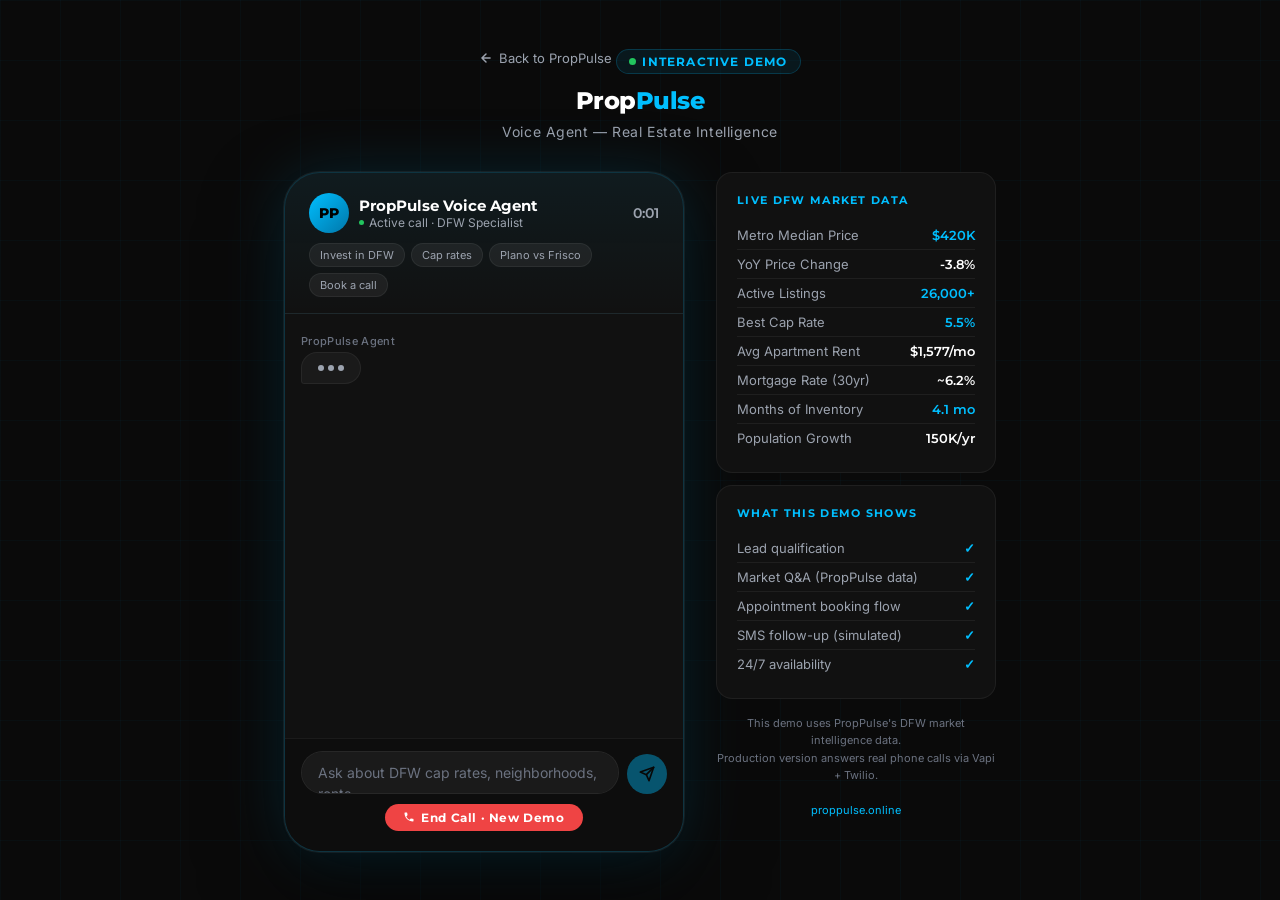
==== voice-demo.html @ 7b2b7242 "Add AI Voice Agent section, offline demo, and fix site-wide inconsistencies - Add #voice-agent featu" ====
<!DOCTYPE html>
<html lang="en">
<head>
  <meta charset="UTF-8" />
  <meta name="viewport" content="width=device-width, initial-scale=1.0" />
  <title>PropPulse Voice Agent — Live Demo</title>
  <link href="https://fonts.googleapis.com/css2?family=Montserrat:wght@600;700;800&family=Inter:wght@400;500&display=swap" rel="stylesheet" />
  <style>
    *, *::before, *::after { box-sizing: border-box; margin: 0; padding: 0; }

    :root {
      --bg:       #0a0a0a;
      --card:     #111111;
      --accent:   #00BFFF;
      --glow:     rgba(0,191,255,0.15);
      --border:   rgba(0,191,255,0.2);
      --subtle:   rgba(255,255,255,0.06);
      --text:     #ffffff;
      --muted:    #9ca3af;
      --subtle-t: #6b7280;
      --radius:   16px;
    }

    body {
      font-family: 'Inter', sans-serif;
      background: var(--bg);
      color: var(--text);
      min-height: 100vh;
      display: flex;
      flex-direction: column;
      align-items: center;
      justify-content: center;
      padding: 24px 16px;
      overflow-x: hidden;
    }

    body::before {
      content: '';
      position: fixed;
      inset: 0;
      background-image:
        linear-gradient(rgba(0,191,255,0.03) 1px, transparent 1px),
        linear-gradient(90deg, rgba(0,191,255,0.03) 1px, transparent 1px);
      background-size: 60px 60px;
      pointer-events: none;
    }

    .header {
      text-align: center;
      margin-bottom: 32px;
      position: relative;
      z-index: 1;
    }
    .logo {
      font-family: 'Montserrat', sans-serif;
      font-size: 1.5rem;
      font-weight: 800;
      letter-spacing: -0.02em;
      margin-bottom: 8px;
    }
    .logo span { color: var(--accent); }
    .tagline {
      font-size: 0.875rem;
      color: var(--muted);
      letter-spacing: 0.04em;
    }
    .back-link {
      display: inline-flex;
      align-items: center;
      gap: 6px;
      font-size: 0.8125rem;
      color: var(--muted);
      text-decoration: none;
      margin-bottom: 16px;
      transition: color 0.2s;
    }
    .back-link:hover { color: var(--accent); }
    .live-badge {
      display: inline-flex;
      align-items: center;
      gap: 6px;
      background: rgba(0,191,255,0.08);
      border: 1px solid var(--border);
      border-radius: 100px;
      padding: 4px 12px;
      font-size: 0.75rem;
      font-family: 'Montserrat', sans-serif;
      font-weight: 700;
      letter-spacing: 0.1em;
      text-transform: uppercase;
      color: var(--accent);
      margin-bottom: 12px;
    }
    .live-dot {
      width: 7px; height: 7px;
      border-radius: 50%;
      background: #22c55e;
      animation: pulse-dot 1.5s ease-in-out infinite;
    }
    @keyframes pulse-dot {
      0%, 100% { opacity: 1; transform: scale(1); }
      50%       { opacity: 0.5; transform: scale(0.75); }
    }

    .phone-wrap {
      position: relative;
      z-index: 1;
      width: 100%;
      max-width: 400px;
    }
    .phone {
      background: var(--card);
      border: 1px solid var(--border);
      border-radius: 36px;
      box-shadow:
        0 0 0 1px var(--subtle),
        0 0 60px var(--glow),
        0 32px 80px rgba(0,0,0,0.6);
      overflow: hidden;
      display: flex;
      flex-direction: column;
      height: 680px;
    }

    .phone-top {
      padding: 20px 24px 16px;
      border-bottom: 1px solid var(--subtle);
      background: linear-gradient(180deg, rgba(0,191,255,0.06) 0%, transparent 100%);
      flex-shrink: 0;
    }
    .call-status {
      display: flex;
      align-items: center;
      gap: 10px;
      margin-bottom: 10px;
    }
    .call-avatar {
      width: 40px; height: 40px;
      border-radius: 50%;
      background: linear-gradient(135deg, var(--accent) 0%, #0077aa 100%);
      display: flex; align-items: center; justify-content: center;
      font-family: 'Montserrat', sans-serif;
      font-weight: 800;
      font-size: 0.875rem;
      color: #000;
      flex-shrink: 0;
    }
    .call-info { flex: 1; min-width: 0; }
    .call-name {
      font-family: 'Montserrat', sans-serif;
      font-weight: 700;
      font-size: 0.9375rem;
      color: var(--text);
    }
    .call-sub {
      font-size: 0.75rem;
      color: var(--muted);
      display: flex;
      align-items: center;
      gap: 5px;
    }
    .call-sub .dot {
      width: 5px; height: 5px;
      border-radius: 50%;
      background: #22c55e;
      animation: pulse-dot 1.5s ease-in-out infinite;
    }
    .call-timer {
      font-family: 'Montserrat', sans-serif;
      font-size: 0.875rem;
      color: var(--muted);
      font-weight: 600;
      flex-shrink: 0;
    }

    .quick-prompts {
      display: flex;
      gap: 6px;
      flex-wrap: wrap;
    }
    .quick-btn {
      background: var(--subtle);
      border: 1px solid var(--subtle);
      border-radius: 100px;
      padding: 4px 10px;
      font-size: 0.6875rem;
      color: var(--muted);
      cursor: pointer;
      transition: all 0.2s;
      font-family: 'Inter', sans-serif;
      white-space: nowrap;
    }
    .quick-btn:hover {
      border-color: var(--accent);
      color: var(--accent);
      background: rgba(0,191,255,0.06);
    }

    .messages {
      flex: 1;
      overflow-y: auto;
      padding: 20px 16px;
      display: flex;
      flex-direction: column;
      gap: 12px;
      scroll-behavior: smooth;
    }
    .messages::-webkit-scrollbar { width: 3px; }
    .messages::-webkit-scrollbar-track { background: transparent; }
    .messages::-webkit-scrollbar-thumb { background: var(--subtle); border-radius: 3px; }

    .msg {
      max-width: 82%;
      animation: fadeUp 0.25s ease;
    }
    @keyframes fadeUp {
      from { opacity: 0; transform: translateY(8px); }
      to   { opacity: 1; transform: translateY(0); }
    }
    .msg--agent { align-self: flex-start; }
    .msg--user  { align-self: flex-end; }

    .msg-bubble {
      padding: 10px 14px;
      border-radius: 18px;
      font-size: 0.875rem;
      line-height: 1.55;
    }
    .msg--agent .msg-bubble {
      background: #1a1a1a;
      border: 1px solid var(--subtle);
      border-bottom-left-radius: 4px;
      color: var(--text);
    }
    .msg--user .msg-bubble {
      background: var(--accent);
      color: #000;
      font-weight: 500;
      border-bottom-right-radius: 4px;
    }
    .msg-label {
      font-size: 0.6875rem;
      color: var(--subtle-t);
      margin-bottom: 4px;
      font-weight: 500;
      letter-spacing: 0.03em;
    }
    .msg--user .msg-label { text-align: right; }

    .typing-bubble {
      display: flex;
      gap: 4px;
      align-items: center;
      padding: 12px 16px;
      background: #1a1a1a;
      border: 1px solid var(--subtle);
      border-radius: 18px;
      border-bottom-left-radius: 4px;
      width: fit-content;
    }
    .typing-bubble span {
      width: 6px; height: 6px;
      border-radius: 50%;
      background: var(--muted);
      animation: typing 1.2s ease-in-out infinite;
    }
    .typing-bubble span:nth-child(2) { animation-delay: 0.2s; }
    .typing-bubble span:nth-child(3) { animation-delay: 0.4s; }
    @keyframes typing {
      0%, 60%, 100% { transform: translateY(0); opacity: 0.4; }
      30%            { transform: translateY(-5px); opacity: 1; }
    }

    .input-area {
      padding: 12px 16px 20px;
      border-top: 1px solid var(--subtle);
      flex-shrink: 0;
      background: rgba(10,10,10,0.6);
    }
    .input-row {
      display: flex;
      gap: 8px;
      align-items: flex-end;
    }
    .input-box {
      flex: 1;
      background: #1a1a1a;
      border: 1px solid var(--subtle);
      border-radius: 22px;
      padding: 10px 16px;
      color: var(--text);
      font-family: 'Inter', sans-serif;
      font-size: 0.875rem;
      resize: none;
      outline: none;
      transition: border-color 0.2s;
      max-height: 100px;
      overflow-y: auto;
      line-height: 1.5;
    }
    .input-box::placeholder { color: var(--subtle-t); }
    .input-box:focus { border-color: rgba(0,191,255,0.4); }

    .send-btn {
      width: 40px; height: 40px;
      border-radius: 50%;
      background: var(--accent);
      border: none;
      cursor: pointer;
      display: flex; align-items: center; justify-content: center;
      flex-shrink: 0;
      transition: all 0.2s;
    }
    .send-btn:hover { background: #00d4ff; box-shadow: 0 0 16px rgba(0,191,255,0.4); }
    .send-btn:active { transform: scale(0.94); }
    .send-btn:disabled { opacity: 0.4; cursor: not-allowed; }
    .send-btn svg { color: #000; }

    .end-call-row {
      display: flex;
      justify-content: center;
      margin-top: 10px;
    }
    .end-call-btn {
      background: #ef4444;
      border: none;
      border-radius: 100px;
      padding: 6px 18px;
      color: #fff;
      font-family: 'Montserrat', sans-serif;
      font-size: 0.75rem;
      font-weight: 700;
      letter-spacing: 0.05em;
      cursor: pointer;
      transition: all 0.2s;
      display: flex;
      align-items: center;
      gap: 6px;
    }
    .end-call-btn:hover { background: #dc2626; }

    .side-panel {
      position: relative;
      z-index: 1;
      margin-top: 24px;
      width: 100%;
      max-width: 400px;
    }
    .data-card {
      background: var(--card);
      border: 1px solid var(--subtle);
      border-radius: var(--radius);
      padding: 20px;
      margin-bottom: 12px;
    }
    .data-card-title {
      font-family: 'Montserrat', sans-serif;
      font-size: 0.6875rem;
      font-weight: 700;
      letter-spacing: 0.12em;
      text-transform: uppercase;
      color: var(--accent);
      margin-bottom: 14px;
    }
    .stat-row {
      display: flex;
      justify-content: space-between;
      align-items: baseline;
      padding: 6px 0;
      border-bottom: 1px solid var(--subtle);
      font-size: 0.8125rem;
    }
    .stat-row:last-child { border-bottom: none; }
    .stat-label { color: var(--muted); }
    .stat-val { color: var(--text); font-weight: 600; font-family: 'Montserrat', sans-serif; }
    .stat-val.accent { color: var(--accent); }

    .disclaimer {
      text-align: center;
      font-size: 0.6875rem;
      color: var(--subtle-t);
      margin-top: 16px;
      line-height: 1.6;
    }
    .disclaimer a { color: var(--accent); text-decoration: none; }
    .disclaimer a:hover { text-decoration: underline; }

    @media (min-width: 900px) {
      .layout {
        display: flex;
        gap: 32px;
        align-items: flex-start;
        justify-content: center;
      }
      .phone-wrap { flex-shrink: 0; }
      .side-panel { margin-top: 0; max-width: 280px; }
    }
  </style>
</head>
<body>

  <div class="header">
    <a href="index.html" class="back-link">
      <svg width="14" height="14" viewBox="0 0 24 24" fill="none" stroke="currentColor" stroke-width="2.5" stroke-linecap="round" stroke-linejoin="round"><path d="M19 12H5M12 5l-7 7 7 7"/></svg>
      Back to PropPulse
    </a>
    <div class="live-badge"><span class="live-dot"></span> Interactive Demo</div>
    <div class="logo">Prop<span>Pulse</span></div>
    <div class="tagline">Voice Agent — Real Estate Intelligence</div>
  </div>

  <div class="layout">

    <div class="phone-wrap">
      <div class="phone">

        <div class="phone-top">
          <div class="call-status">
            <div class="call-avatar">PP</div>
            <div class="call-info">
              <div class="call-name">PropPulse Voice Agent</div>
              <div class="call-sub"><span class="dot"></span> Active call · DFW Specialist</div>
            </div>
            <div class="call-timer" id="timer">0:00</div>
          </div>
          <div class="quick-prompts">
            <button class="quick-btn" onclick="sendQuick('I want to invest in DFW')">Invest in DFW</button>
            <button class="quick-btn" onclick="sendQuick('What are cap rates like?')">Cap rates</button>
            <button class="quick-btn" onclick="sendQuick('Tell me about Plano vs Frisco')">Plano vs Frisco</button>
            <button class="quick-btn" onclick="sendQuick('I want to book a consultation')">Book a call</button>
          </div>
        </div>

        <div class="messages" id="messages"></div>

        <div class="input-area">
          <div class="input-row">
            <textarea
              class="input-box"
              id="input"
              placeholder="Ask about DFW cap rates, neighborhoods, rents..."
              rows="1"
              onkeydown="handleKey(event)"
              oninput="autoResize(this)"
            ></textarea>
            <button class="send-btn" id="sendBtn" onclick="send()" aria-label="Send">
              <svg width="16" height="16" viewBox="0 0 24 24" fill="none" stroke="currentColor" stroke-width="2.5" stroke-linecap="round" stroke-linejoin="round">
                <line x1="22" y1="2" x2="11" y2="13"/><polygon points="22 2 15 22 11 13 2 9 22 2"/>
              </svg>
            </button>
          </div>
          <div class="end-call-row">
            <button class="end-call-btn" onclick="endCall()">
              <svg width="12" height="12" viewBox="0 0 24 24" fill="currentColor"><path d="M6.6 10.8c1.4 2.8 3.8 5.1 6.6 6.6l2.2-2.2c.3-.3.7-.4 1-.2 1.1.4 2.3.6 3.6.6.6 0 1 .4 1 1V20c0 .6-.4 1-1 1-9.4 0-17-7.6-17-17 0-.6.4-1 1-1h3.5c.6 0 1 .4 1 1 0 1.3.2 2.5.6 3.6.1.3 0 .7-.2 1L6.6 10.8z"/></svg>
              End Call · New Demo
            </button>
          </div>
        </div>

      </div>
    </div>

    <div class="side-panel">
      <div class="data-card">
        <div class="data-card-title">Live DFW Market Data</div>
        <div class="stat-row"><span class="stat-label">Metro Median Price</span><span class="stat-val accent">$420K</span></div>
        <div class="stat-row"><span class="stat-label">YoY Price Change</span><span class="stat-val">-3.8%</span></div>
        <div class="stat-row"><span class="stat-label">Active Listings</span><span class="stat-val accent">26,000+</span></div>
        <div class="stat-row"><span class="stat-label">Best Cap Rate</span><span class="stat-val accent">5.5%</span></div>
        <div class="stat-row"><span class="stat-label">Avg Apartment Rent</span><span class="stat-val">$1,577/mo</span></div>
        <div class="stat-row"><span class="stat-label">Mortgage Rate (30yr)</span><span class="stat-val">~6.2%</span></div>
        <div class="stat-row"><span class="stat-label">Months of Inventory</span><span class="stat-val accent">4.1 mo</span></div>
        <div class="stat-row"><span class="stat-label">Population Growth</span><span class="stat-val">150K/yr</span></div>
      </div>

      <div class="data-card">
        <div class="data-card-title">What this demo shows</div>
        <div class="stat-row"><span class="stat-label">Lead qualification</span><span class="stat-val accent">✓</span></div>
        <div class="stat-row"><span class="stat-label">Market Q&amp;A (PropPulse data)</span><span class="stat-val accent">✓</span></div>
        <div class="stat-row"><span class="stat-label">Appointment booking flow</span><span class="stat-val accent">✓</span></div>
        <div class="stat-row"><span class="stat-label">SMS follow-up (simulated)</span><span class="stat-val accent">✓</span></div>
        <div class="stat-row"><span class="stat-label">24/7 availability</span><span class="stat-val accent">✓</span></div>
      </div>

      <p class="disclaimer">
        This demo uses PropPulse's DFW market intelligence data.<br/>
        Production version answers real phone calls via Vapi + Twilio.<br/><br/>
        <a href="index.html">proppulse.online</a>
      </p>
    </div>

  </div>

  <script>
    /* ── Scripted offline responses ─────────────────────────────────────────── */
    const SCRIPTS = [
      {
        keys: ['buy', 'home', 'house', 'purchase', 'buying'],
        reply: "Great — DFW is one of the most active buyer markets in the country. Are you looking for a primary residence or an investment? And what's your rough price range — under $400K, $400–600K, or higher?"
      },
      {
        keys: ['invest', 'investment', 'roi', 'passive', 'rental property'],
        reply: "DFW is a strong play right now. Multifamily cap rates are averaging 5.5% metro-wide, with South Dallas and Mesquite hitting 6–6.5%. SFR in Garland and Irving is also performing well. What's your target hold period?"
      },
      {
        keys: ['cap rate', 'cap', 'yield', 'return on investment'],
        reply: "Metro-wide cap rates are at 5.5%. Best submarkets for yield: Mesquite (6.2%), Garland (6.0%), South Dallas (6.5%). Tightest markets: Frisco (4.4%), Plano (4.7%), Southlake (4.2%). Want a full submarket breakdown?"
      },
      {
        keys: ['plano', 'frisco', 'comparison', 'vs', 'better', 'compare'],
        reply: "Plano vs Frisco: Plano has lower entry prices (~$420K median SFR) and solid cap rates at 4.7%. Frisco is higher growth — median $485K — but you're paying an appreciation premium. For cash flow today, Plano wins. For 5-year upside, Frisco has the edge."
      },
      {
        keys: ['rent', 'rental', 'monthly', 'lease', 'tenant'],
        reply: "DFW rental market: median apartment rent is $1,577/mo. SFR rentals run $1,900–2,400 depending on submarket. Best rent-to-price ratios: Mesquite, Garland, and South Dallas. YoY rent growth is +4.2% metro-wide."
      },
      {
        keys: ['book', 'appointment', 'schedule', 'consult', 'consultation', 'meeting', 'call', 'tuesday', 'wednesday', 'thursday', 'time', 'slot', 'calendar', 'availability'],
        reply: "Absolutely! I have availability Tuesday at 10am, Wednesday at 2pm, and Thursday at 4pm CST. Which works best? Once you confirm, I'll send a calendar invite and a PropPulse market brief to your email — all before we hang up."
      },
      {
        keys: ['neighborhood', 'area', 'where', 'location', 'submarket', 'suburb', 'district'],
        reply: "Hottest submarkets by investment activity: (1) Mesquite — high yields, rising rents; (2) Irving — strong employment base, improving cap rates; (3) Fort Worth Near Southside — rapid gentrification, rent growth 6%+ YoY. Want detail on any of these?"
      },
      {
        keys: ['sell', 'selling', 'list', 'listing', 'market my'],
        reply: "DFW has 4.1 months of inventory right now — a balanced-to-seller market in most submarkets. Days on market average 38 days metro-wide. Frisco and Prosper are moving fastest at 22–28 days. When are you looking to list?"
      },
      {
        keys: ['report', 'data', 'analysis', 'intelligence', 'research'],
        reply: "PropPulse reports are 9-section documents: population trends, employment, housing inventory, rent comps, neighborhood analysis, and financial models — all DFW-specific. 15+ verified data sources, delivered in 24 hours. Want me to send you a free sample?"
      },
      {
        keys: ['price', 'median', 'cost', 'expensive', 'affordable', 'cheap', 'value'],
        reply: "DFW metro median home price is $420K as of April 2026, down ~3.8% YoY as inventory normalized. Most affordable: Mesquite ($295K), Garland ($320K), Balch Springs ($275K). Premium: Southlake ($1.1M), Highland Park ($2.4M), Prosper ($580K)."
      },
      {
        keys: ['multifamily', 'apartment', 'duplex', 'fourplex', 'units'],
        reply: "Multifamily in DFW is performing well. Class B assets in Mesquite and Garland are trading at 6–6.5% cap rates with strong occupancy at 94–96%. The build-to-rent market in Frisco and McKinney is also worth watching — institutional demand is high."
      },
      {
        keys: ['mckinney', 'allen', 'prosper', 'celina', 'north'],
        reply: "North DFW suburbs are experiencing strong population growth — McKinney alone added 18,000 residents last year. Cap rates are tighter (4.8–5.2%) but rent growth is outpacing the metro average. Great for long-term appreciation plays."
      },
      {
        keys: ['hello', 'hi', 'hey', 'start', 'begin', 'help'],
        reply: "Hey, great to connect! I'm your PropPulse DFW intelligence agent. I can answer questions about cap rates, rent comps, neighborhoods, deal underwriting — and book you a consultation with our team. What's on your mind?"
      },
    ];

    const FALLBACKS = [
      "That's a great question. Based on current PropPulse data, I'd want to pull the specifics. Can you tell me more about the area or property type you're focused on?",
      "I want to make sure I give you the most accurate picture. Are you thinking about a specific submarket — North Dallas, Fort Worth, or a suburb like McKinney or Allen?",
      "Good question. The full answer depends on your investment thesis — are you optimizing for cash flow, appreciation, or a blend of both?",
      "Let me pull that. PropPulse tracks 15+ data sources for DFW specifically. Can you give me a bit more context on what you're looking at — residential, commercial, or mixed-use?",
    ];

    let fallbackIdx = 0;

    function getReply(msg) {
      const lower = msg.toLowerCase();
      for (const s of SCRIPTS) {
        if (s.keys.some(k => lower.includes(k))) return s.reply;
      }
      const reply = FALLBACKS[fallbackIdx % FALLBACKS.length];
      fallbackIdx++;
      return reply;
    }

    /* ── Timer ──────────────────────────────────────────────────────────────── */
    let timerInterval = null;
    let seconds = 0;

    function startTimer() {
      seconds = 0;
      clearInterval(timerInterval);
      timerInterval = setInterval(() => {
        seconds++;
        const m = Math.floor(seconds / 60);
        const s = String(seconds % 60).padStart(2, '0');
        document.getElementById('timer').textContent = `${m}:${s}`;
      }, 1000);
    }

    /* ── UI helpers ─────────────────────────────────────────────────────────── */
    function addMessage(text, role) {
      const container = document.getElementById('messages');
      const wrap = document.createElement('div');
      wrap.className = `msg msg--${role}`;

      const label = document.createElement('div');
      label.className = 'msg-label';
      label.textContent = role === 'agent' ? 'PropPulse Agent' : 'You';

      const bubble = document.createElement('div');
      bubble.className = 'msg-bubble';
      bubble.textContent = text;

      wrap.appendChild(label);
      wrap.appendChild(bubble);
      container.appendChild(wrap);
      container.scrollTop = container.scrollHeight;
      return bubble;
    }

    function showTyping() {
      const container = document.getElementById('messages');
      const wrap = document.createElement('div');
      wrap.className = 'msg msg--agent';
      wrap.id = 'typing-indicator';

      const label = document.createElement('div');
      label.className = 'msg-label';
      label.textContent = 'PropPulse Agent';

      const bubble = document.createElement('div');
      bubble.className = 'typing-bubble';
      bubble.innerHTML = '<span></span><span></span><span></span>';

      wrap.appendChild(label);
      wrap.appendChild(bubble);
      container.appendChild(wrap);
      container.scrollTop = container.scrollHeight;
    }

    function hideTyping() {
      const el = document.getElementById('typing-indicator');
      if (el) el.remove();
    }

    /* ── Simulated streaming ────────────────────────────────────────────────── */
    let isWaiting = false;

    async function simulateStream(bubble, text, container) {
      const words = text.split(' ');
      for (let i = 0; i < words.length; i++) {
        await new Promise(r => setTimeout(r, 35 + Math.random() * 25));
        bubble.textContent += (i === 0 ? '' : ' ') + words[i];
        container.scrollTop = container.scrollHeight;
      }
    }

    /* ── Send ───────────────────────────────────────────────────────────────── */
    async function send(text) {
      const input = document.getElementById('input');
      const msg = (text || input.value).trim();
      if (!msg || isWaiting) return;

      input.value = '';
      input.style.height = 'auto';
      isWaiting = true;
      document.getElementById('sendBtn').disabled = true;

      addMessage(msg, 'user');

      const thinkMs = 600 + Math.random() * 800;
      await new Promise(r => setTimeout(r, thinkMs));
      showTyping();
      await new Promise(r => setTimeout(r, 900 + Math.random() * 600));
      hideTyping();

      const reply = getReply(msg);
      const container = document.getElementById('messages');
      const bubble = addMessage('', 'agent');
      await simulateStream(bubble, reply, container);

      isWaiting = false;
      document.getElementById('sendBtn').disabled = false;
      input.focus();
    }

    function sendQuick(text) { send(text); }

    function handleKey(e) {
      if (e.key === 'Enter' && !e.shiftKey) { e.preventDefault(); send(); }
    }

    function autoResize(el) {
      el.style.height = 'auto';
      el.style.height = Math.min(el.scrollHeight, 100) + 'px';
    }

    /* ── End / reset ────────────────────────────────────────────────────────── */
    function endCall() {
      clearInterval(timerInterval);
      fallbackIdx = 0;
      document.getElementById('messages').innerHTML = '';
      document.getElementById('timer').textContent = '0:00';
      initDemo();
    }

    /* ── Init ───────────────────────────────────────────────────────────────── */
    async function initDemo() {
      startTimer();
      isWaiting = true;
      document.getElementById('sendBtn').disabled = true;

      await new Promise(r => setTimeout(r, 600));
      showTyping();
      await new Promise(r => setTimeout(r, 1200));
      hideTyping();

      const greeting = "Hey! You've reached PropPulse. I'm your DFW real estate intelligence agent — I can answer market questions, qualify your needs, and get you booked with our team. Are you looking to buy, sell, or invest in DFW?";
      const container = document.getElementById('messages');
      const bubble = addMessage('', 'agent');
      await simulateStream(bubble, greeting, container);

      isWaiting = false;
      document.getElementById('sendBtn').disabled = false;
      document.getElementById('input').focus();
    }

    window.addEventListener('DOMContentLoaded', initDemo);
  </script>
</body>
</html>
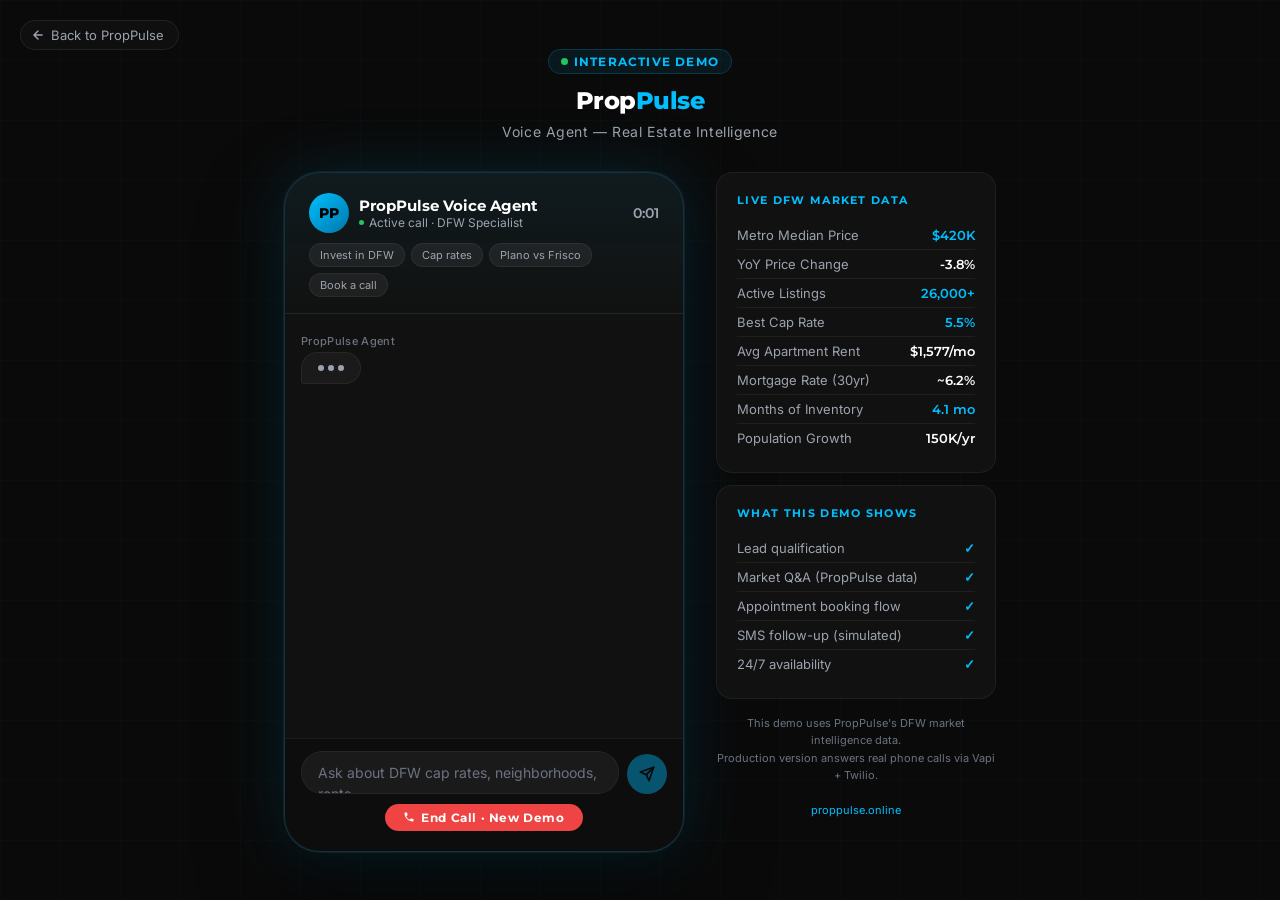
==== commit f8b30b0f: "Upgrade voice demo intelligence and fix navigation - Replace keyword-matching script with full quali" ====
--- a/voice-demo.html
+++ b/voice-demo.html
@@ -65,16 +65,24 @@
       letter-spacing: 0.04em;
     }
     .back-link {
+      position: fixed;
+      top: 20px;
+      left: 20px;
+      z-index: 100;
       display: inline-flex;
       align-items: center;
       gap: 6px;
       font-size: 0.8125rem;
       color: var(--muted);
       text-decoration: none;
-      margin-bottom: 16px;
-      transition: color 0.2s;
-    }
-    .back-link:hover { color: var(--accent); }
+      background: rgba(17,17,17,0.85);
+      border: 1px solid rgba(255,255,255,0.08);
+      border-radius: 100px;
+      padding: 6px 14px 6px 10px;
+      backdrop-filter: blur(8px);
+      transition: color 0.2s, border-color 0.2s;
+    }
+    .back-link:hover { color: var(--accent); border-color: var(--border); }
     .live-badge {
       display: inline-flex;
       align-items: center;
@@ -492,76 +500,258 @@
   </div>
 
   <script>
-    /* ── Scripted offline responses ─────────────────────────────────────────── */
-    const SCRIPTS = [
-      {
-        keys: ['buy', 'home', 'house', 'purchase', 'buying'],
-        reply: "Great — DFW is one of the most active buyer markets in the country. Are you looking for a primary residence or an investment? And what's your rough price range — under $400K, $400–600K, or higher?"
-      },
-      {
-        keys: ['invest', 'investment', 'roi', 'passive', 'rental property'],
-        reply: "DFW is a strong play right now. Multifamily cap rates are averaging 5.5% metro-wide, with South Dallas and Mesquite hitting 6–6.5%. SFR in Garland and Irving is also performing well. What's your target hold period?"
-      },
-      {
-        keys: ['cap rate', 'cap', 'yield', 'return on investment'],
-        reply: "Metro-wide cap rates are at 5.5%. Best submarkets for yield: Mesquite (6.2%), Garland (6.0%), South Dallas (6.5%). Tightest markets: Frisco (4.4%), Plano (4.7%), Southlake (4.2%). Want a full submarket breakdown?"
-      },
-      {
-        keys: ['plano', 'frisco', 'comparison', 'vs', 'better', 'compare'],
-        reply: "Plano vs Frisco: Plano has lower entry prices (~$420K median SFR) and solid cap rates at 4.7%. Frisco is higher growth — median $485K — but you're paying an appreciation premium. For cash flow today, Plano wins. For 5-year upside, Frisco has the edge."
-      },
-      {
-        keys: ['rent', 'rental', 'monthly', 'lease', 'tenant'],
-        reply: "DFW rental market: median apartment rent is $1,577/mo. SFR rentals run $1,900–2,400 depending on submarket. Best rent-to-price ratios: Mesquite, Garland, and South Dallas. YoY rent growth is +4.2% metro-wide."
-      },
-      {
-        keys: ['book', 'appointment', 'schedule', 'consult', 'consultation', 'meeting', 'call', 'tuesday', 'wednesday', 'thursday', 'time', 'slot', 'calendar', 'availability'],
-        reply: "Absolutely! I have availability Tuesday at 10am, Wednesday at 2pm, and Thursday at 4pm CST. Which works best? Once you confirm, I'll send a calendar invite and a PropPulse market brief to your email — all before we hang up."
-      },
-      {
-        keys: ['neighborhood', 'area', 'where', 'location', 'submarket', 'suburb', 'district'],
-        reply: "Hottest submarkets by investment activity: (1) Mesquite — high yields, rising rents; (2) Irving — strong employment base, improving cap rates; (3) Fort Worth Near Southside — rapid gentrification, rent growth 6%+ YoY. Want detail on any of these?"
-      },
-      {
-        keys: ['sell', 'selling', 'list', 'listing', 'market my'],
-        reply: "DFW has 4.1 months of inventory right now — a balanced-to-seller market in most submarkets. Days on market average 38 days metro-wide. Frisco and Prosper are moving fastest at 22–28 days. When are you looking to list?"
-      },
-      {
-        keys: ['report', 'data', 'analysis', 'intelligence', 'research'],
-        reply: "PropPulse reports are 9-section documents: population trends, employment, housing inventory, rent comps, neighborhood analysis, and financial models — all DFW-specific. 15+ verified data sources, delivered in 24 hours. Want me to send you a free sample?"
-      },
-      {
-        keys: ['price', 'median', 'cost', 'expensive', 'affordable', 'cheap', 'value'],
-        reply: "DFW metro median home price is $420K as of April 2026, down ~3.8% YoY as inventory normalized. Most affordable: Mesquite ($295K), Garland ($320K), Balch Springs ($275K). Premium: Southlake ($1.1M), Highland Park ($2.4M), Prosper ($580K)."
-      },
-      {
-        keys: ['multifamily', 'apartment', 'duplex', 'fourplex', 'units'],
-        reply: "Multifamily in DFW is performing well. Class B assets in Mesquite and Garland are trading at 6–6.5% cap rates with strong occupancy at 94–96%. The build-to-rent market in Frisco and McKinney is also worth watching — institutional demand is high."
-      },
-      {
-        keys: ['mckinney', 'allen', 'prosper', 'celina', 'north'],
-        reply: "North DFW suburbs are experiencing strong population growth — McKinney alone added 18,000 residents last year. Cap rates are tighter (4.8–5.2%) but rent growth is outpacing the metro average. Great for long-term appreciation plays."
-      },
-      {
-        keys: ['hello', 'hi', 'hey', 'start', 'begin', 'help'],
-        reply: "Hey, great to connect! I'm your PropPulse DFW intelligence agent. I can answer questions about cap rates, rent comps, neighborhoods, deal underwriting — and book you a consultation with our team. What's on your mind?"
+    /* ── Qualification state ────────────────────────────────────────────────── */
+    const S = {
+      stage: 'intent',   // intent → name → area → budget → preapproval → timeline → book → done
+      intent: null,      // 'buyer' | 'seller' | 'investor'
+      name: null,
+    };
+
+    /* ── Market knowledge base ──────────────────────────────────────────────── */
+    const MARKET = [
+      {
+        k: ['cap rate', 'cap rates', 'yield', 'return on invest', 'roi'],
+        r: "Metro cap rates average 5.5%. Best yields: Mesquite at 6.2%, South Dallas at 6.5%, Garland at 6.0%. Frisco and Plano are tighter at 4.4–4.7% — you're paying an appreciation premium there. Which submarket are you evaluating?"
+      },
+      {
+        k: ['plano vs frisco', 'frisco vs plano', 'plano or frisco', 'frisco or plano'],
+        r: "Plano: $420K median, 4.7% cap rate — solid cash flow today. Frisco: $485K median, 4.4% cap — tighter yield but stronger appreciation runway. Cash flow now: Plano. Five-year upside: Frisco. Depends on your thesis."
+      },
+      {
+        k: ['plano', 'frisco'],
+        r: "Both are strong DFW submarkets. Plano offers better cash flow at $420K median and 4.7% cap rates. Frisco commands a premium at $485K but has higher appreciation potential. What's your priority — yield today or growth over time?"
+      },
+      {
+        k: ['rent', 'rents', 'rental market', 'lease', 'tenant', 'renting'],
+        r: "DFW apartment rents average $1,577/month. SFR rentals run $1,900–2,400 depending on submarket. Year-over-year rent growth is 4.2% metro-wide. Mesquite and Garland have the best rent-to-price ratios right now."
+      },
+      {
+        k: ['home price', 'median price', 'home value', 'how much', 'affordable', 'expensive', 'cost to buy'],
+        r: "DFW metro median is $420K — down 3.8% year-over-year as inventory normalized. Most affordable: Mesquite at $295K, Garland at $320K, Balch Springs at $275K. Premium tier: Southlake, Highland Park, Prosper."
+      },
+      {
+        k: ['mesquite', 'garland', 'south dallas', 'irving', 'balch springs'],
+        r: "These are DFW's strongest cash-flow submarkets. Mesquite and Garland deliver 6–6.5% cap rates with 94–96% occupancy and median entries under $320K. Irving has a strong employment base with cap rates around 5.8%."
+      },
+      {
+        k: ['mckinney', 'allen', 'prosper', 'celina', 'north dallas corridor'],
+        r: "North DFW corridor absorbed over 18,000 new residents last year. Cap rates are tighter at 4.8–5.2% but rent growth outpaces the metro average. Strong appreciation play with a 5-plus year hold."
+      },
+      {
+        k: ['fort worth', 'westoplex', 'arlington', 'haltom city', 'benbrook'],
+        r: "Fort Worth Westoplex is a top growth corridor. Lockheed, American Airlines HQ, and a growing logistics sector drive population inflows. Multifamily cap rates run 5.5–6% with solid fundamentals throughout."
+      },
+      {
+        k: ['multifamily', 'apartment complex', 'duplex', 'fourplex', 'multi-family', 'units', 'complex'],
+        r: "DFW multifamily is solid. Class B in Mesquite and Garland: 6–6.5% cap rates, 94–96% occupancy. Retail cap rates average 6.7% with asking rents at $24.91 per square foot. Build-to-rent in Frisco and McKinney has strong institutional demand."
+      },
+      {
+        k: ['inventory', 'active listings', 'days on market', 'market conditions', 'supply'],
+        r: "DFW has 4.1 months of inventory — balanced to slightly seller-favorable in most submarkets. Over 26,000 active listings metro-wide. Average days on market is 38; Frisco and Prosper are moving fastest at 22–28 days."
+      },
+      {
+        k: ['mortgage rate', 'interest rate', 'financing', 'loan', 'lender', 'pre-approv', 'preapprov'],
+        r: "30-year fixed rates are running around 6.2%. Combined with DFW's recent price correction, monthly payments on a $420K home are back near 2021 levels. Are you currently working with a lender?"
+      },
+      {
+        k: ['population', 'migration', 'people moving', 'growth corridor', 'net in-migration'],
+        r: "DFW absorbs roughly 150,000 net new residents per year — one of the highest rates in the US. Strongest inflow corridors: Plano, McKinney, Allen, Frisco, and Fort Worth Westoplex. That's the engine behind sustained rent demand."
+      },
+      {
+        k: ['proppulse report', 'market report', 'intelligence report', 'your report', 'what do you offer'],
+        r: "PropPulse reports cover 9 sections: population, employment, housing inventory, rent comps, neighborhood analysis, and financial models — all DFW-specific. 15-plus verified sources, delivered in 24 hours. Want me to send you the free sample?"
+      },
+      {
+        k: ['wholesale', 'distressed', 'off-market', 'off market', 'flip', 'flipping', 'foreclosure'],
+        r: "Distressed inventory in DFW is concentrated in South Dallas, Mesquite, and Garland as foreclosure activity picks up from 2024 lows. PropPulse tracks distressed concentration by zip code. What's your acquisition price target?"
+      },
+      {
+        k: ['sell', 'selling', 'list my', 'listing my', 'put on market'],
+        r: "DFW has 4.1 months of inventory and an average of 38 days on market — solid conditions for a well-priced listing. Frisco and Prosper are the fastest-moving submarkets at 22–28 days. What area are you looking to sell in?"
+      },
+      {
+        k: ['hello', 'hi ', 'hey ', 'howdy', 'good morning', 'good afternoon', 'good evening'],
+        r: "Hey — glad you reached out! I'm your PropPulse DFW intelligence agent. I can answer cap rate questions, walk you through specific submarkets, and get you booked with our team. Are you looking to buy, sell, or invest in DFW?"
       },
     ];
 
+    /* ── Intent detection ───────────────────────────────────────────────────── */
+    function detectIntent(lower) {
+      if (/\b(buy|buying|purchase|purchas|primary residence|looking for a home|find a home)\b/.test(lower)) return 'buyer';
+      if (/\b(sell|selling|list|listing|put on market)\b/.test(lower)) return 'seller';
+      if (/\b(invest|investing|investment|rental property|cash flow|passive income|deal|asset|multifamily|duplex|commercial|cap rate|yield|roi)\b/.test(lower)) return 'investor';
+      return null;
+    }
+
+    /* ── Name extraction ────────────────────────────────────────────────────── */
+    function extractName(msg) {
+      const patterns = [
+        /(?:my name is|i'?m|i am|call me|it'?s|this is)\s+([A-Z][a-z]{1,20})/i,
+        /^([A-Z][a-z]{1,20})(?:[,.!]|\s*$)/,
+      ];
+      for (const p of patterns) {
+        const m = msg.match(p);
+        if (m && m[1].length > 1 && !['The', 'Yes', 'No', 'Hey', 'Hi'].includes(m[1])) return m[1];
+      }
+      return null;
+    }
+
+    /* ── Qualification replies ──────────────────────────────────────────────── */
+    function intentReply(intent) {
+      if (intent === 'buyer') return "Great — DFW inventory is up and prices have stabilized, so it's a solid window to buy. What's your name so I can pull the right data for you?";
+      if (intent === 'seller') return "Good timing — DFW has 4.1 months of inventory and average days on market is 38. Solid conditions for a well-priced listing. What's your name?";
+      return "Perfect — DFW is one of the top cash-flow markets in the country right now. What's your name so I can walk you through the best submarkets?";
+    }
+
+    function nameReply(name) {
+      return `Nice to meet you, ${name}. Which area of DFW are you focused on — North Dallas, Fort Worth, the suburbs like Plano or McKinney, or are you still narrowing it down?`;
+    }
+
+    function areaReply(name) {
+      const n = name ? `${name}, what` : 'What';
+      return `${n}'s your budget range — under $400K, between $400K and $700K, or are you looking at larger assets above that?`;
+    }
+
+    function budgetReply(intent, name) {
+      const n = name || '';
+      if (intent === 'buyer') return `${n ? n + ', are' : 'Are'} you currently pre-approved with a lender, or still in the early stages of financing?`;
+      return `${n ? n + ', what' : 'What'}'s your target hold period — optimizing for cash flow today, appreciation over 5-plus years, or a blend of both?`;
+    }
+
+    function preapprovalReply(name) {
+      const n = name ? `${name}, what` : 'What';
+      return `Understood. ${n}'s your timeline — are you looking to move in the next 30–60 days, or still in the early research stage?`;
+    }
+
+    function timelineReply(name) {
+      const n = name ? `${name}, based` : 'Based';
+      return `${n} on what you've shared, I'd love to get you on a 20-minute call with our team. I have Tuesday at 10am, Wednesday at 2pm, or Thursday at 4pm CST — any of those work?`;
+    }
+
+    function bookingReply(name) {
+      return `${name ? 'Perfect, ' + name + '!' : 'Perfect!'} What's the best email to send your calendar invite and a free PropPulse market brief to?`;
+    }
+
+    function confirmedReply(name) {
+      return `You're all set${name ? ', ' + name : ''}! You'll receive a confirmation and a sample PropPulse report within a few minutes. Our team is looking forward to the conversation. Anything else I can help with?`;
+    }
+
+    function closingReply(name) {
+      const n = name ? `, ${name}` : '';
+      return `It was a pleasure speaking with you${n}! Our team will be in touch shortly. Have a wonderful day, and don't hesitate to reach out anytime at proppulse.online. Take care!`;
+    }
+
+    /* ── Fallbacks ──────────────────────────────────────────────────────────── */
     const FALLBACKS = [
-      "That's a great question. Based on current PropPulse data, I'd want to pull the specifics. Can you tell me more about the area or property type you're focused on?",
-      "I want to make sure I give you the most accurate picture. Are you thinking about a specific submarket — North Dallas, Fort Worth, or a suburb like McKinney or Allen?",
+      "That's a great question. Can you tell me more about the area or property type you're focused on? I want to make sure I give you accurate PropPulse data.",
       "Good question. The full answer depends on your investment thesis — are you optimizing for cash flow, appreciation, or a blend of both?",
-      "Let me pull that. PropPulse tracks 15+ data sources for DFW specifically. Can you give me a bit more context on what you're looking at — residential, commercial, or mixed-use?",
+      "I want to get you the right picture. Are you focused on a specific submarket — North Dallas, Fort Worth, or one of the suburbs like Plano or Mesquite?",
+      "Let me make sure I point you in the right direction. Are you evaluating this as a primary residence, a rental property, or a commercial asset?",
     ];
-
     let fallbackIdx = 0;
 
+    /* ── Main reply function ────────────────────────────────────────────────── */
     function getReply(msg) {
       const lower = msg.toLowerCase();
-      for (const s of SCRIPTS) {
-        if (s.keys.some(k => lower.includes(k))) return s.reply;
-      }
+
+      // Market questions answered immediately at any stage
+      for (const s of MARKET) {
+        if (s.k.some(k => lower.includes(k))) return s.r;
+      }
+
+      // Booking keywords jump to appointment flow at any stage
+      if (/\b(book|schedule|appointment|consult|meeting|tuesday|wednesday|thursday|10am|2pm|4pm|calendar|availability)\b/.test(lower)) {
+        if (S.stage !== 'book' && S.stage !== 'done') {
+          S.stage = 'book';
+          return timelineReply(S.name);
+        }
+        if (S.stage === 'book') {
+          S.stage = 'done';
+          return bookingReply(S.name);
+        }
+        return confirmedReply(S.name);
+      }
+
+      const intent = detectIntent(lower);
+      const name = extractName(msg);
+
+      // Intent stage
+      if (S.stage === 'intent') {
+        if (intent) {
+          S.intent = intent;
+          S.stage = 'name';
+          return intentReply(intent);
+        }
+        return "Are you looking to buy, sell, or invest in DFW? I can pull the most relevant data once I know what you're focused on.";
+      }
+
+      // Name stage — ask once, then move on if they don't share
+      if (S.stage === 'name') {
+        if (name) {
+          S.name = name;
+          S.stage = 'area';
+          return nameReply(name);
+        }
+        if (/\b(no|skip|pass|rather not|prefer not|doesn't matter|doesnt matter|anonymous|private|not share|no thanks|nope|just|move on)\b/.test(lower)) {
+          S.stage = 'area';
+          return "No problem at all! Which area of DFW are you focused on — North Dallas, Fort Worth, the suburbs like Plano or McKinney, or still narrowing it down?";
+        }
+        S.stage = 'name_retry';
+        return "What's your name? Totally optional — we can continue either way.";
+      }
+
+      // Name retry — one more try, then move on regardless
+      if (S.stage === 'name_retry') {
+        if (name) {
+          S.name = name;
+          S.stage = 'area';
+          return nameReply(name);
+        }
+        S.stage = 'area';
+        return "No worries at all! Which area of DFW are you focused on — North Dallas, Fort Worth, the suburbs, or still deciding?";
+      }
+
+      // Area stage — accept any response as the area answer
+      if (S.stage === 'area') {
+        S.stage = 'budget';
+        return areaReply(S.name);
+      }
+
+      // Budget stage
+      if (S.stage === 'budget') {
+        S.stage = 'preapproval';
+        return budgetReply(S.intent, S.name);
+      }
+
+      // Pre-approval / hold period stage
+      if (S.stage === 'preapproval') {
+        S.stage = 'timeline';
+        return preapprovalReply(S.name);
+      }
+
+      // Timeline stage
+      if (S.stage === 'timeline') {
+        S.stage = 'book';
+        return timelineReply(S.name);
+      }
+
+      // Booking — email collection
+      if (S.stage === 'book') {
+        S.stage = 'done';
+        return bookingReply(S.name);
+      }
+
+      // Done — confirm booking, then close on next reply
+      if (S.stage === 'done') {
+        S.stage = 'closing';
+        return confirmedReply(S.name);
+      }
+
+      // Closing — professional goodbye
+      if (S.stage === 'closing') {
+        return closingReply(S.name);
+      }
+
       const reply = FALLBACKS[fallbackIdx % FALLBACKS.length];
       fallbackIdx++;
       return reply;
@@ -683,6 +873,10 @@
     /* ── End / reset ────────────────────────────────────────────────────────── */
     function endCall() {
       clearInterval(timerInterval);
+      S.stage = 'intent';
+      S.intent = null;
+      S.name = null;
+      S.nameAsked = false;
       fallbackIdx = 0;
       document.getElementById('messages').innerHTML = '';
       document.getElementById('timer').textContent = '0:00';
@@ -700,7 +894,7 @@
       await new Promise(r => setTimeout(r, 1200));
       hideTyping();
 
-      const greeting = "Hey! You've reached PropPulse. I'm your DFW real estate intelligence agent — I can answer market questions, qualify your needs, and get you booked with our team. Are you looking to buy, sell, or invest in DFW?";
+      const greeting = "Hey — you've reached PropPulse. I'm your DFW real estate intelligence agent. I can answer market questions, walk you through specific submarkets, and get you booked with our team. Are you looking to buy, sell, or invest in DFW?";
       const container = document.getElementById('messages');
       const bubble = addMessage('', 'agent');
       await simulateStream(bubble, greeting, container);
